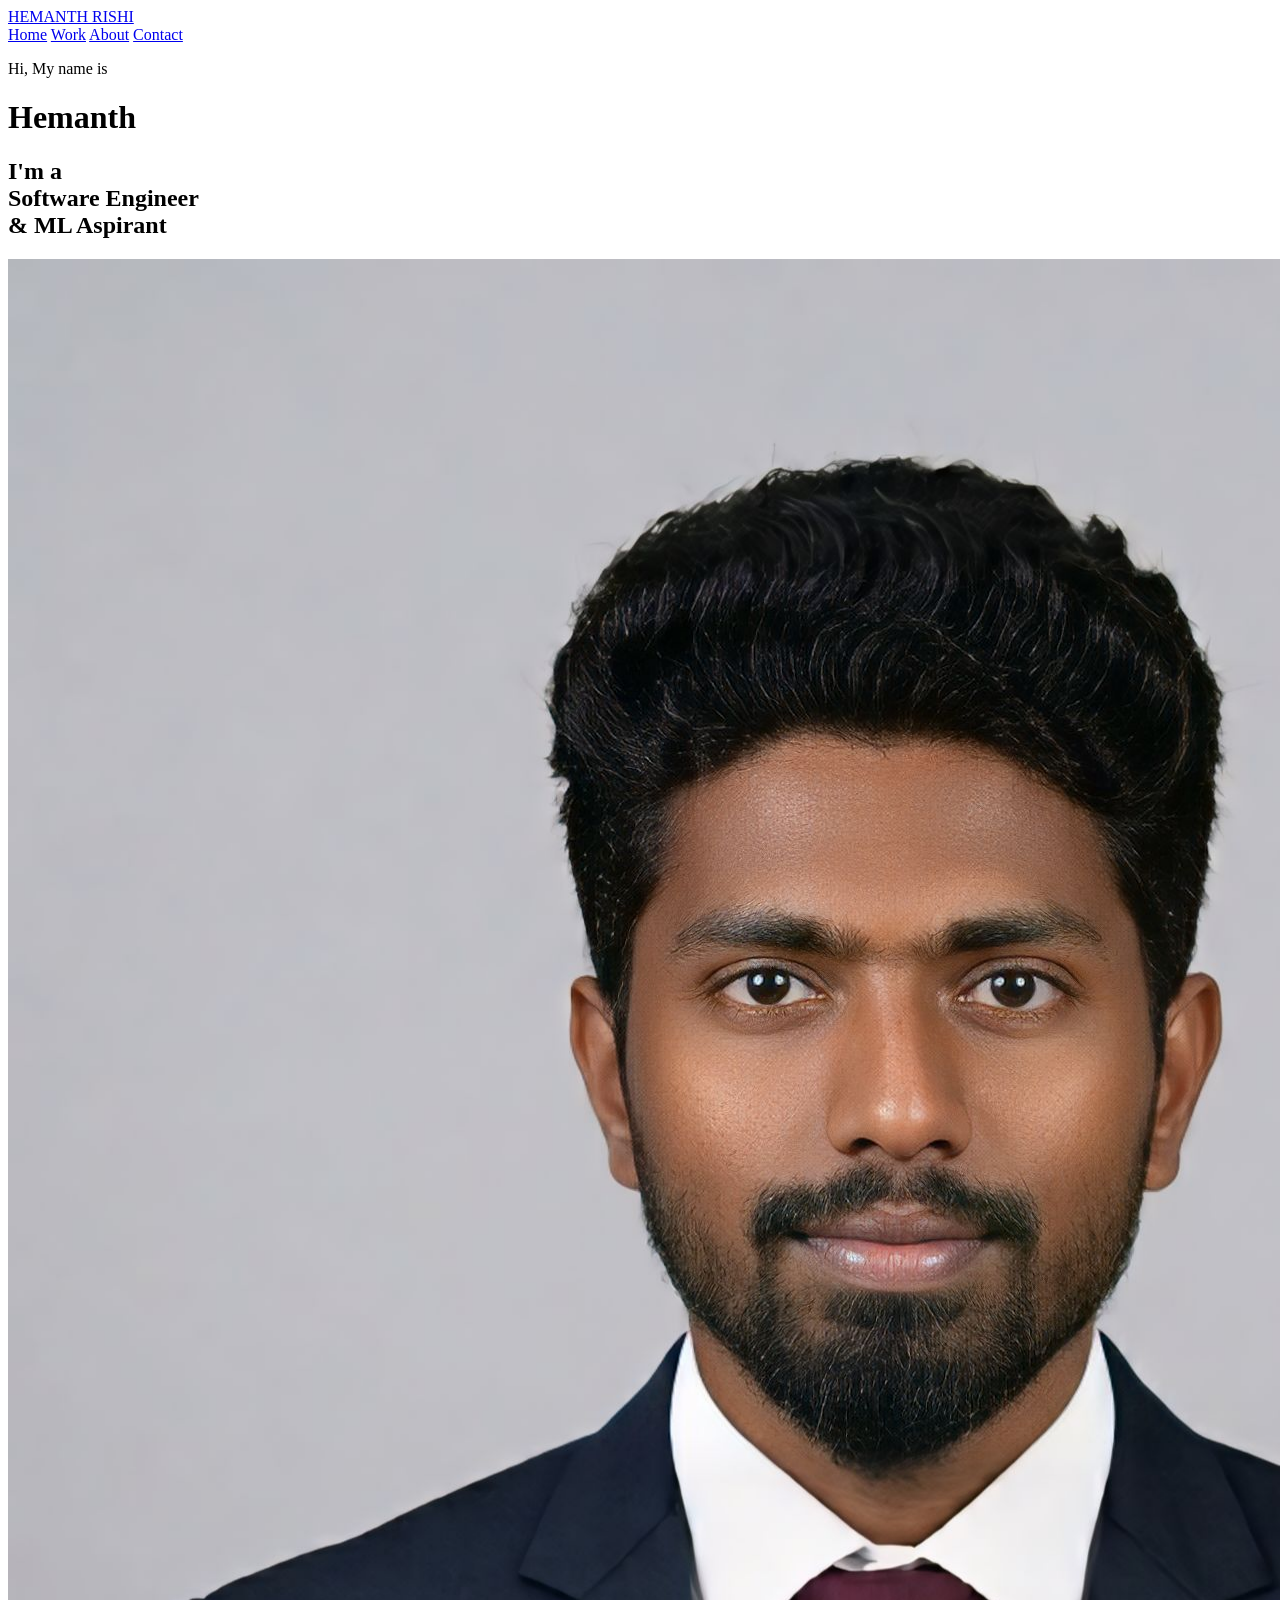
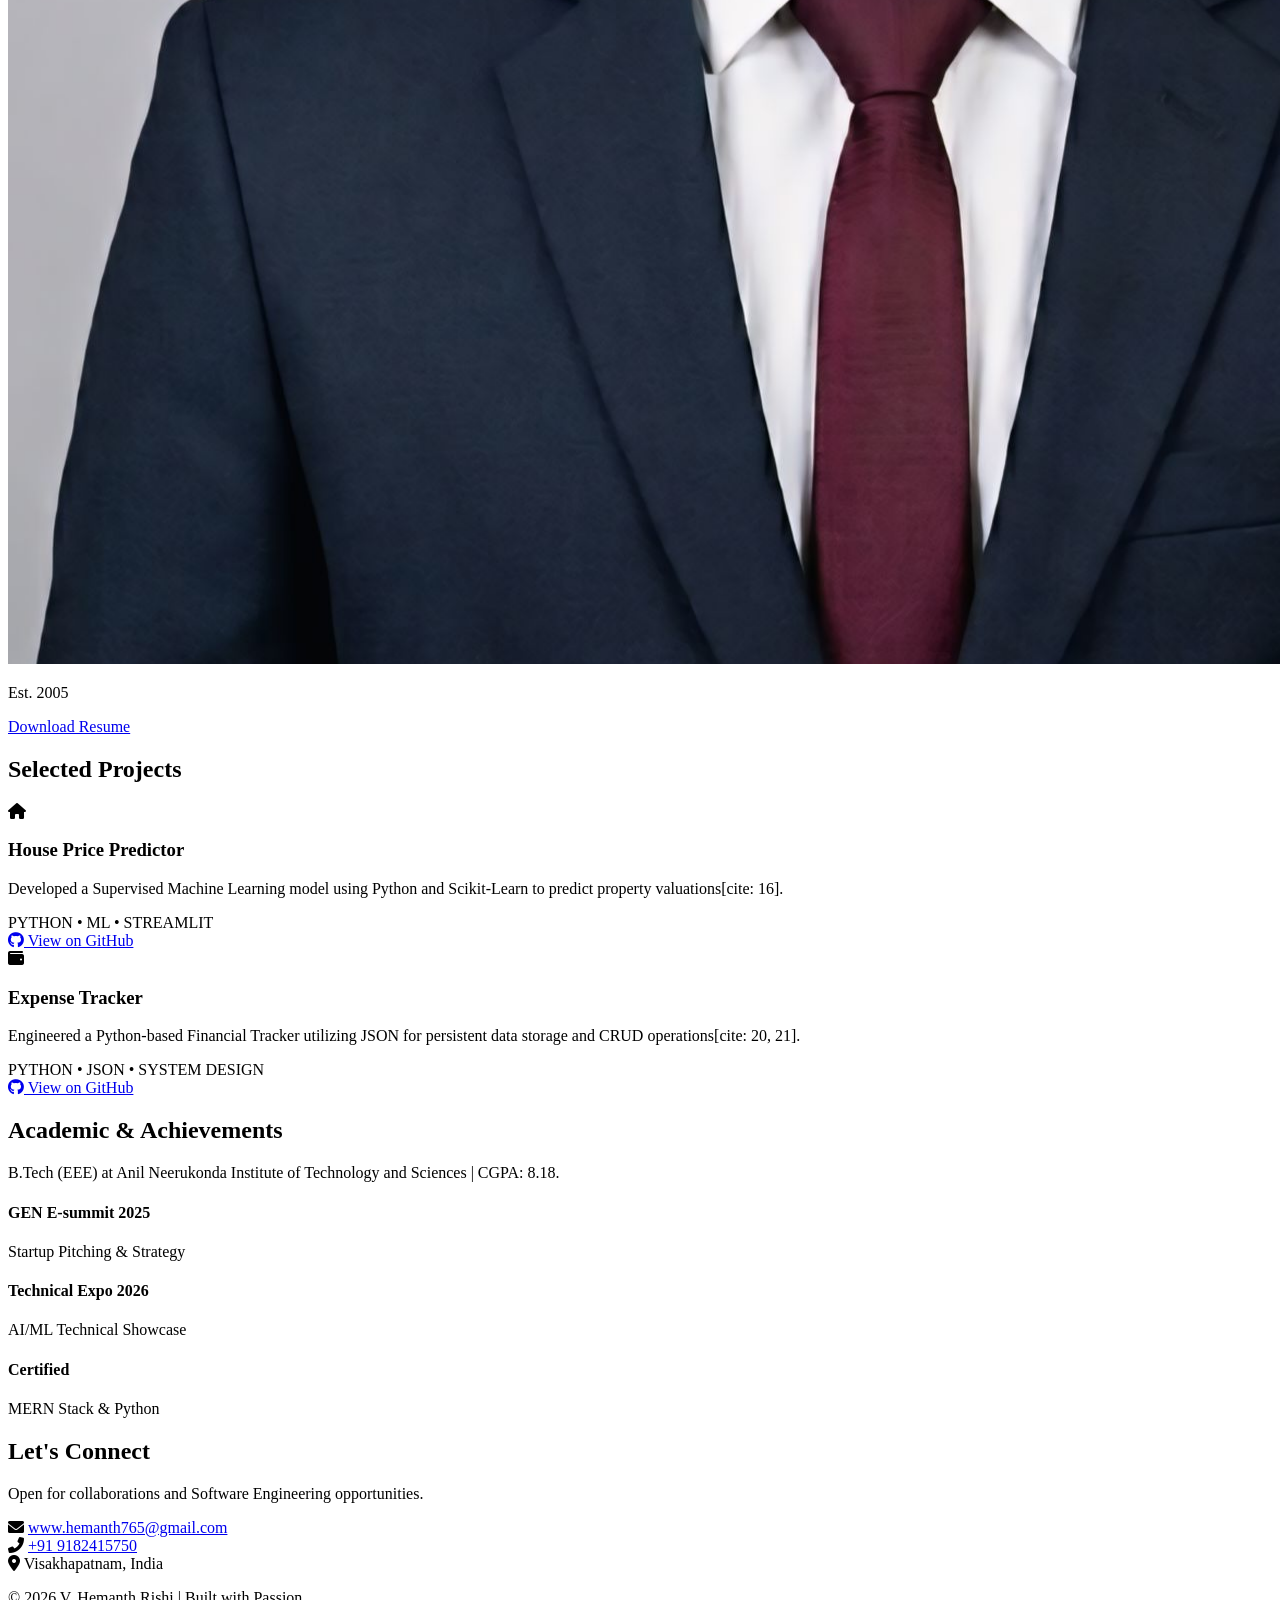
==== portfolio.html @ 48519500 "Add files via upload" ====
<!DOCTYPE html>
<html lang="en">
<head>
    <meta charset="UTF-8">
    <meta name="viewport" content="width=device-width, initial-scale=1.0">
    <title>Hemanth Rishi | Software Engineer</title>
    <link rel="stylesheet" href="https://cdnjs.cloudflare.com/ajax/libs/font-awesome/6.0.0/css/all.min.css">
    <link rel="stylesheet" href="styles.css">
    <link rel="icon" href="1774348954784.jpg">
</head>
<body>

    <div class="glow glow-1"></div>
    <div class="glow glow-2"></div>

    <nav>
        <div class="nav-container">
            <div class="logo">
    <a href="#home">HEMANTH <span class="gradient-text">RISHI</span></a>
</div>
            <div class="nav-links">
                <a href="#home">Home</a>
                <a href="#projects">Work</a>
                <a href="#about">About</a>
                <a href="#contact">Contact</a>
            </div>
        </div>
    </nav>

    <header id="home">
        <div class="hero-container">
            <div class="hero-text-side">
                <p class="hero-greeting">Hi, My name is</p>
                <h1 class="accent-name">Hemanth</h1>
                <h2 class="hero-role">I'm a <br> Software Engineer <br> & ML Aspirant</h2>
            </div>

            <div class="hero-image-side">
                <div class="image-wrapper">
                    <img src="1774348954784.jpg" alt="Hemanth Rishi" class="profile-img">
                </div>
                <p class="est-text">Est. 2005</p>
                <a href="hemanth_resume.pdf" class="resume-btn" download>Download Resume</a>
            </div>
        </div>
    </header>

    <section id="projects">
    <h2 class="section-title">Selected Projects</h2>
    <div class="grid">
        <div class="glass-card">
            <i class="fas fa-home project-icon"></i>
            <h3>House Price Predictor</h3>
            <p>Developed a Supervised Machine Learning model using Python and Scikit-Learn to predict property valuations[cite: 16].</p>
            <div class="tech-stack">PYTHON • ML • STREAMLIT</div>
            <a href="https://github.com/hemanthrishi217/house_price_predictor" class="github-link" target="_blank">
                <i class="fab fa-github"></i> View on GitHub
            </a>
        </div>

        <div class="glass-card">
            <i class="fas fa-wallet project-icon"></i>
            <h3>Expense Tracker</h3>
            <p>Engineered a Python-based Financial Tracker utilizing JSON for persistent data storage and CRUD operations[cite: 20, 21].</p>
            <div class="tech-stack">PYTHON • JSON • SYSTEM DESIGN</div>
            <a href="https://github.com/hemanthrishi217/expense_tracker" class="github-link" target="_blank">
                <i class="fab fa-github"></i> View on GitHub
            </a>
        </div>
    </div>
</section>

    <section id="about">
        <div class="glass-card full-width">
            <h2 class="section-title">Academic & Achievements</h2>
            <p class="about-highlight">B.Tech (EEE) at Anil Neerukonda Institute of Technology and Sciences | CGPA: 8.18.</p>
            <div class="stats-grid">
                <div class="stat-item">
                    <h4>GEN E-summit 2025</h4>
                    <p>Startup Pitching & Strategy </p>
                </div>
                <div class="stat-item">
                    <h4>Technical Expo 2026</h4>
                    <p>AI/ML Technical Showcase </p>
                </div>
                <div class="stat-item">
                    <h4>Certified</h4>
                    <p>MERN Stack & Python </p>
                </div>
            </div>
        </div>
    </section>

    <footer id="contact">
        <div class="footer-content">
            <h2 class="section-title">Let's Connect</h2>
            <p class="contact-desc">Open for collaborations and Software Engineering opportunities.</p>
            
            <div class="contact-grid">
                <div class="contact-item">
                    <i class="fas fa-envelope"></i>
                    <a href="mailto:www.hemanth765@gmail.com">www.hemanth765@gmail.com </a>
                </div>
                <div class="contact-item">
                    <i class="fas fa-phone-alt"></i>
                    <a href="tel:+919182415750">+91 9182415750 </a>
                </div>
                <div class="contact-item">
                    <i class="fas fa-map-marker-alt"></i>
                    <span>Visakhapatnam, India </span>
                </div>
            </div>
            
            <div class="footer-bottom">
                <p class="copyright">© 2026 V. Hemanth Rishi | Built with Passion.</p>
            </div>
        </div>
    </footer>

</body>
</html>
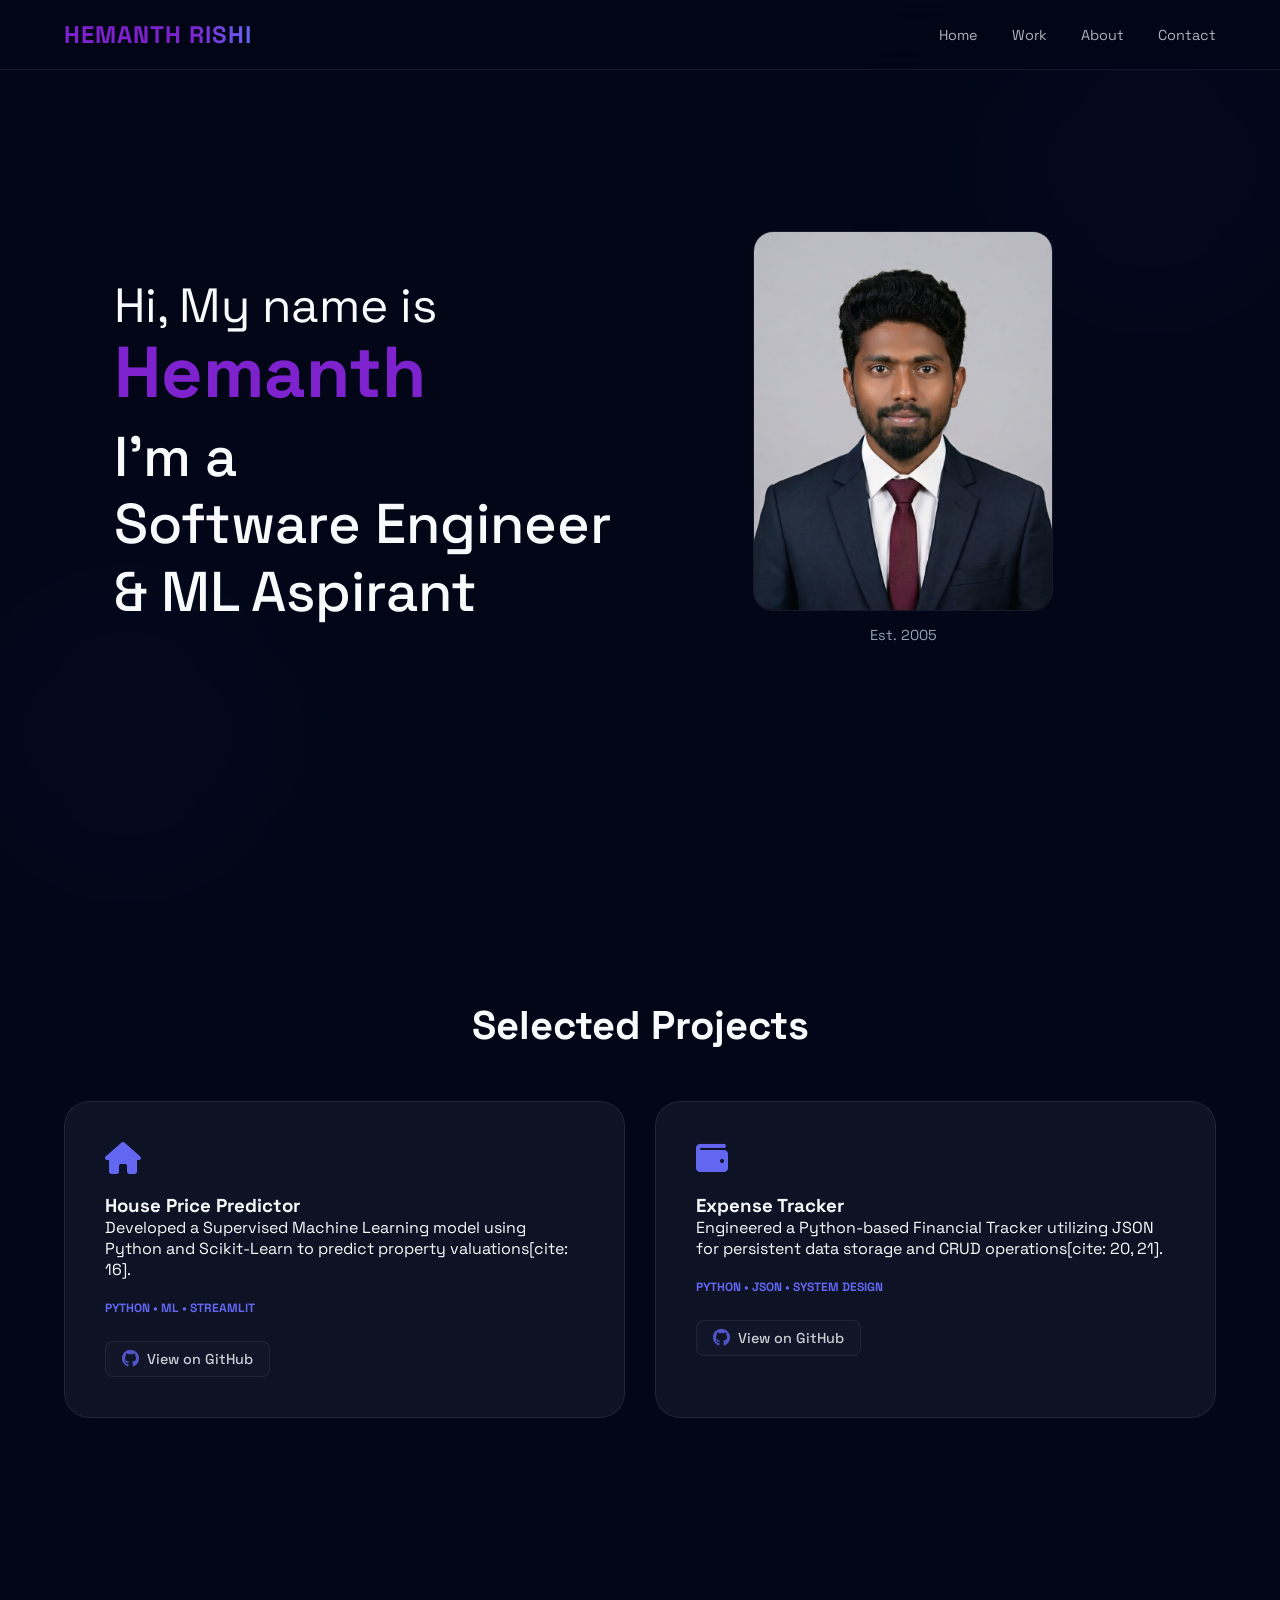
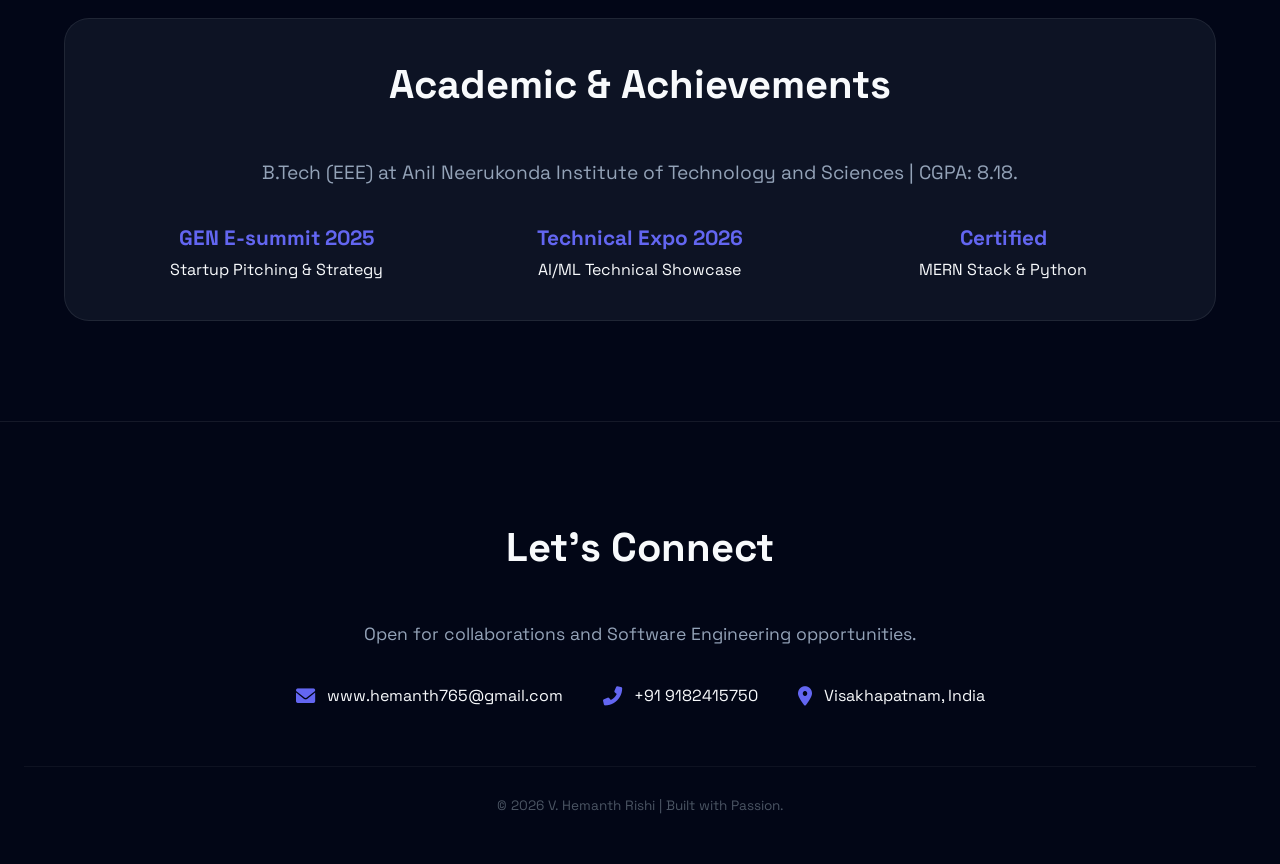
==== commit fd58ac47: "Update portfolio.html" ====
--- a/portfolio.html
+++ b/portfolio.html
@@ -40,7 +40,7 @@
                     <img src="1774348954784.jpg" alt="Hemanth Rishi" class="profile-img">
                 </div>
                 <p class="est-text">Est. 2005</p>
-                <a href="hemanth_resume.pdf" class="resume-btn" download>Download Resume</a>
+                
             </div>
         </div>
     </header>
@@ -118,4 +118,4 @@
     </footer>
 
 </body>
-</html>+</html>
--- a/styles.css
+++ b/styles.css
@@ -0,0 +1,191 @@
+@import url('https://fonts.googleapis.com/css2?family=Space+Grotesk:wght@300;500;700&display=swap');
+
+:root {
+    --primary: #6366f1;
+    --accent-purple: #7e22ce;
+    --bg: #020617;
+    --text: #f8fafc;
+    --dim: #94a3b8;
+    --border: rgba(255, 255, 255, 0.08);
+}
+
+* { margin: 0; padding: 0; box-sizing: border-box; }
+html { scroll-behavior: smooth; }
+body { 
+    font-family: 'Space Grotesk', sans-serif; 
+    background-color: var(--bg); 
+    color: var(--text);
+    overflow-x: hidden;
+}
+
+/* Background Glow Effects */
+.glow {
+    position: fixed;
+    width: 40vw;
+    height: 40vw;
+    background: radial-gradient(circle, rgba(99, 102, 241, 0.05) 0%, transparent 70%);
+    border-radius: 50%;
+    z-index: -1;
+    filter: blur(80px);
+}
+.glow-1 { top: -10%; right: -10%; }
+.glow-2 { bottom: -10%; left: -10%; }
+
+/* Navigation */
+nav { 
+    background: rgba(2, 6, 23, 0.8); 
+    backdrop-filter: blur(15px); 
+    position: fixed; 
+    width: 100%; 
+    top: 0; 
+    z-index: 1000; 
+    border-bottom: 1px solid var(--border);
+}
+.nav-container { 
+    max-width: 1200px; 
+    margin: 0 auto; 
+    display: flex; 
+    justify-content: space-between; 
+    padding: 1.2rem 24px; 
+    align-items: center;
+}
+/* Logo Styling */
+.logo {
+    font-weight: 700;
+    font-size: 1.5rem;
+    letter-spacing: 1px;
+    text-transform: uppercase;
+}
+
+.logo a {
+    /* Removes the default blue color and the underline */
+    text-decoration: none; 
+    color: var(--accent-purple); /* Keeps 'HEMANTH' purple */
+    display: inline-block;
+    transition: 0.3s ease;
+}
+
+/* Gradient effect for 'RISHI' */
+.gradient-text {
+    background: linear-gradient(to right, var(--accent-purple), #6366f1);
+    -webkit-background-clip: text;
+    -webkit-text-fill-color: transparent;
+    font-weight: 800;
+}
+
+/* Hover effect without underline */
+.logo a:hover {
+    opacity: 0.8;
+    transform: scale(1.02); /* Subtle zoom instead of underline */
+}
+.nav-links a { text-decoration: none; color: var(--text); margin-left: 30px; font-size: 0.9rem; opacity: 0.7; transition: 0.3s; }
+.nav-links a:hover { opacity: 1; color: var(--primary); }
+
+/* Hero Section */
+header {
+    height: 100vh;
+    display: flex;
+    align-items: center;
+    justify-content: center;
+}
+.hero-container {
+    display: flex;
+    width: 100%;
+    max-width: 1100px;
+    justify-content: space-between;
+    align-items: center;
+    padding: 0 24px;
+}
+.hero-text-side { flex: 1; text-align: left; }
+.hero-greeting { font-size: 3rem; font-weight: 400; margin: 0; }
+.accent-name { font-size: 4.5rem; color: var(--accent-purple); font-weight: 700; margin: 0; line-height: 1; }
+.hero-role { font-size: 3.5rem; font-weight: 500; line-height: 1.2; margin-top: 15px; }
+
+.hero-image-side { flex: 1; display: flex; flex-direction: column; align-items: center; }
+.image-wrapper {
+    width: 300px;
+    height: 380px;
+    border-radius: 20px;
+    overflow: hidden;
+    margin-bottom: 15px;
+    border: 1px solid var(--border);
+}
+.profile-img { width: 100%; height: 100%; object-fit: cover; }
+.est-text { font-size: 0.9rem; color: var(--dim); margin-bottom: 25px; }
+
+/* Resume Button */
+.resume-btn {
+    text-decoration: none;
+    color: #3b82f6;
+    padding: 12px 35px;
+    border: 1.5px solid #1e3a8a;
+    border-radius: 12px;
+    font-weight: 600;
+    transition: 0.3s;
+}
+.resume-btn:hover { background: rgba(30, 58, 138, 0.2); transform: translateY(-3px); }
+
+/* Sections */
+section { padding: 100px 24px; max-width: 1200px; margin: 0 auto; }
+.section-title { font-size: 2.5rem; margin-bottom: 50px; text-align: center; }
+.grid { display: grid; grid-template-columns: repeat(auto-fit, minmax(320px, 1fr)); gap: 30px; }
+.glass-card { background: rgba(30, 41, 59, 0.4); padding: 40px; border-radius: 25px; border: 1px solid var(--border); transition: 0.3s; }
+.glass-card:hover { transform: translateY(-8px); border-color: var(--primary); }
+.project-icon { font-size: 2rem; color: var(--primary); margin-bottom: 20px; }
+.tech-stack { margin-top: 20px; font-size: 0.75rem; color: var(--primary); font-weight: 700; }
+/* GitHub Link Styling in Cards */
+.github-link {
+    display: inline-flex;
+    align-items: center;
+    gap: 8px;
+    margin-top: 25px;
+    text-decoration: none;
+    color: var(--text);
+    font-size: 0.9rem;
+    font-weight: 500;
+    opacity: 0.8;
+    transition: 0.3s ease;
+    padding: 8px 16px;
+    border: 1px solid var(--border);
+    border-radius: 8px;
+    background: rgba(255, 255, 255, 0.02);
+}
+
+.github-link i {
+    font-size: 1.1rem;
+    color: var(--primary);
+}
+
+.github-link:hover {
+    opacity: 1;
+    background: rgba(99, 102, 241, 0.1);
+    border-color: var(--primary);
+    transform: translateX(5px); /* Subtle slide effect */
+}
+
+/* About Stats */
+.full-width { text-align: center; }
+.about-highlight { font-size: 1.2rem; color: var(--dim); margin-bottom: 40px; }
+.stats-grid { display: grid; grid-template-columns: repeat(3, 1fr); gap: 20px; }
+.stat-item h4 { color: var(--primary); font-size: 1.3rem; margin-bottom: 8px; }
+
+/* Contact Footer */
+footer { border-top: 1px solid var(--border); padding: 100px 24px 50px; background: rgba(2, 6, 23, 0.5); text-align: center; }
+.contact-desc { color: var(--dim); margin-bottom: 40px; font-size: 1.1rem; }
+.contact-grid { display: flex; justify-content: center; flex-wrap: wrap; gap: 40px; margin-bottom: 60px; }
+.contact-item { display: flex; align-items: center; gap: 12px; }
+.contact-item i { color: var(--primary); font-size: 1.2rem; }
+.contact-item a { text-decoration: none; color: var(--text); transition: 0.3s; }
+.contact-item a:hover { color: var(--primary); }
+.footer-bottom { margin-top: 40px; padding-top: 30px; border-top: 1px solid rgba(255, 255, 255, 0.05); }
+.copyright { font-size: 0.85rem; color: #4b5563; }
+
+/* Responsive */
+@media (max-width: 768px) {
+    .hero-container { flex-direction: column; text-align: center; padding-top: 80px; }
+    .hero-text-side { text-align: center; margin-bottom: 50px; }
+    .hero-greeting, .hero-role { font-size: 2.2rem; }
+    .accent-name { font-size: 3.5rem; }
+    .stats-grid { grid-template-columns: 1fr; }
+    .contact-grid { flex-direction: column; align-items: center; gap: 20px; }
+}
